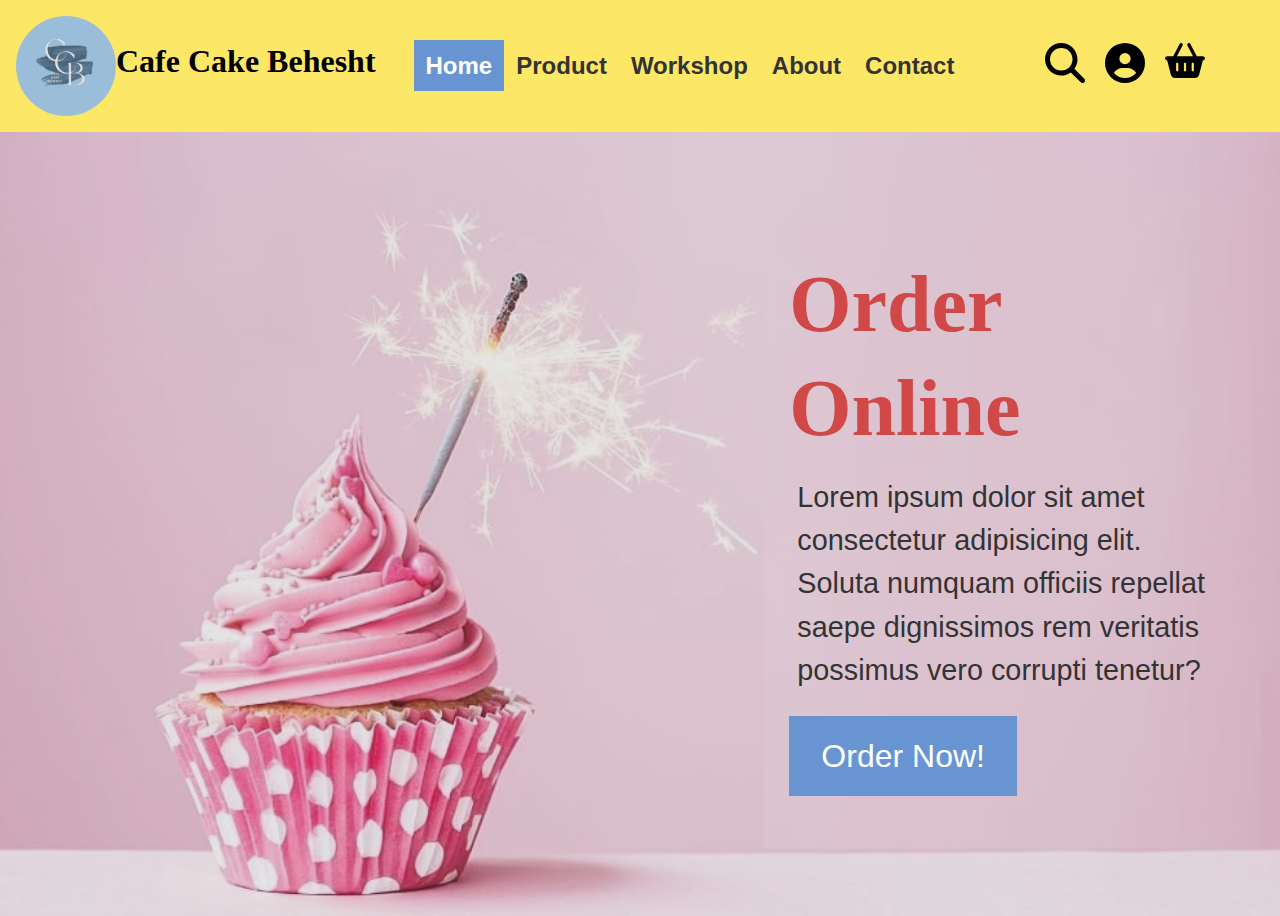
==== index.html @ 20cdfeec "added all files" ====
<!DOCTYPE html>
<html lang="en">
<head>
    <meta charset="UTF-8">
    <meta name="viewport" content="width=device-width, initial-scale=1.0">
    <title>Behesht | Home</title>
    <link rel="stylesheet" href="./CSS/style.css">
</head>
<body>
    
        <!-- navbar -->
        <nav id="main-nav">
            <div class="container">
                <img src="./img/logo.jpg" alt="logo" class="logo">
                <h1 class="logoh">Cafe Cake Behesht</h1>
            
                <div class="nav-list">
                <ul>
                    <li><a class="current" href="index.html">Home</a></li>
                    <li><a href="product.html">Product</a></li>
                    <li><a href="workshop.html">Workshop</a></li>
                    <li><a href="about.html">About</a></li>
                    <li><a href="contact.html">Contact</a></li>
                </ul>
                </div>
                <div class="nav-icon">
                <img src="./img/magnifying-glass-solid.svg" width="30px" alt="">
                <a href="Subscribe.index"><img src="./img/circle-user-solid.svg" width="30px" alt=""></a>
                <a href="order.html"><img src="./img/basket-shopping-solid.svg" width="30px" alt=""></a>
                </div>
            </div>
        </nav>

        <!-- showcase -->
        <header id="showcase">
            <div class="container">
                <div class="showcase-container">
                    <div class="showcase-content">
                    <h1 class="text-primary">Order Online</h1>
                    <p>Lorem ipsum dolor sit amet consectetur adipisicing elit. Soluta numquam officiis repellat saepe dignissimos rem veritatis possimus vero corrupti tenetur?</p>
                    <a class="btn btn-primary" href="Order.html">Order Now!</a>
                    </div>   
                </div>
            </div>
    </header>

       






        
    </header>
    
</body>
</html>
---- CSS/style.css ----
:root{
    --primary-color: #6895D2;
    --secondary-color: #FDE767;
    --light-color: #f3f3f3;
    --dark-color: #333;
    --max-width: 1800px;
    --third-color: #F3B95F;
    --forth-color: #D04848;
}

*{
    margin: 0;
    padding: 0;
    box-sizing: border-box;
}
body{
    font-family: 'Lucida Sans', 'Lucida Sans Regular', 'Lucida Grande', 'Lucida Sans Unicode', Geneva, Verdana, sans-serif  ;
    font-size: 16px;
    line-height: 1.5;
    background: var(--light-color);
}

a {
    color: var(--dark-color);
    text-decoration: none;
}

ul{
    list-style: none;
}

p { 
margin: 0.5rem;
}

img {
    width: 100%;
}

h1, h2, h3, h4, h5, h6 {
    font-family: 'Staatliches', cursive;
    margin-bottom: .55rem;
    line-height: 1.3;
}






/* head*/
.container {
    max-width: var(--max-width);
    margin: auto;
    padding: 0 2rem;
    overflow: hidden;
  }

  .container > h1{
    font-size: 2rem;
  }

  .btn {
    display: inline-block;
    border: none;
    background: var(--dark-color);
    color: #fff;
    padding: 1rem 2rem;
  }
  
.btn-light { background: var(--light-color) }
.btn-primary { background: var(--primary-color) }
.btn-secondary { background: var(--secondary-color) }

.btn:hover {
    opacity: 0.9;
  }


/* Navigation */
  #main-nav {
    background: var(--secondary-color);
    position: sticky;
    top: 0;
    z-index: 2;
  }

  #main-nav .container {
    display: grid;
    grid-template-columns: 1fr 4fr 6fr 4fr;
    padding: 1rem;
    align-items: center;
  }

  #main-nav .logo {
    width: 100px;
    border-radius: 50%;
  }
  
  #main-nav ul {
    justify-self: end;
    display: flex;
  }
  
  #main-nav ul li a {
    padding: 0.75rem;
    font-weight: bold;
    font-size: 1.5rem;
  }
  
  #main-nav ul li a.current {
    background: var(--primary-color);
    color: #fff;
  }
  
  #main-nav ul li a:hover {
    background: var(--third-color);
    color: var(--dark-color);
  }

  #main-nav .nav-icon {
    display: grid;
    grid-template-columns: repeat(3,auto);
    justify-self: center;
    width: 180px;
  }
  
  #main-nav .nav-icon > * {
    color: #777;
    padding-left: 20px;
    
  }

  /* showcase*/

  #showcase {
    color: #fff;
    background: #858383;
    padding: 2rem;
    position: relative;
  }
  
  #showcase:before {
    content: '';
    background: url('../img/head.jpg') no-repeat center center/cover;
    position: absolute;
    top: 0;
    left: 0;
    width: 100%;
    height: 100%;
    opacity: 0.8;
  }
  
  #showcase .showcase-container {
    display: grid;
    grid-template-columns: 1.7fr 1fr;
    justify-content: center;
    align-items: center;
    height: 80vh;
  }

  
#showcase .showcase-content {
    grid-column-start: 2;
    z-index: 1;
  }
  
  #showcase .showcase-content h1 {
    margin-bottom: 1rem;
    color: var(--forth-color);
    font-size: 5rem;
  }
  #showcase .showcase-content p {
    margin-bottom: 1.5rem;
    color: var(--dark-color);
    font-size: 1.8rem;
  }
  #showcase .showcase-content a {
    font-size: 2rem;
  }
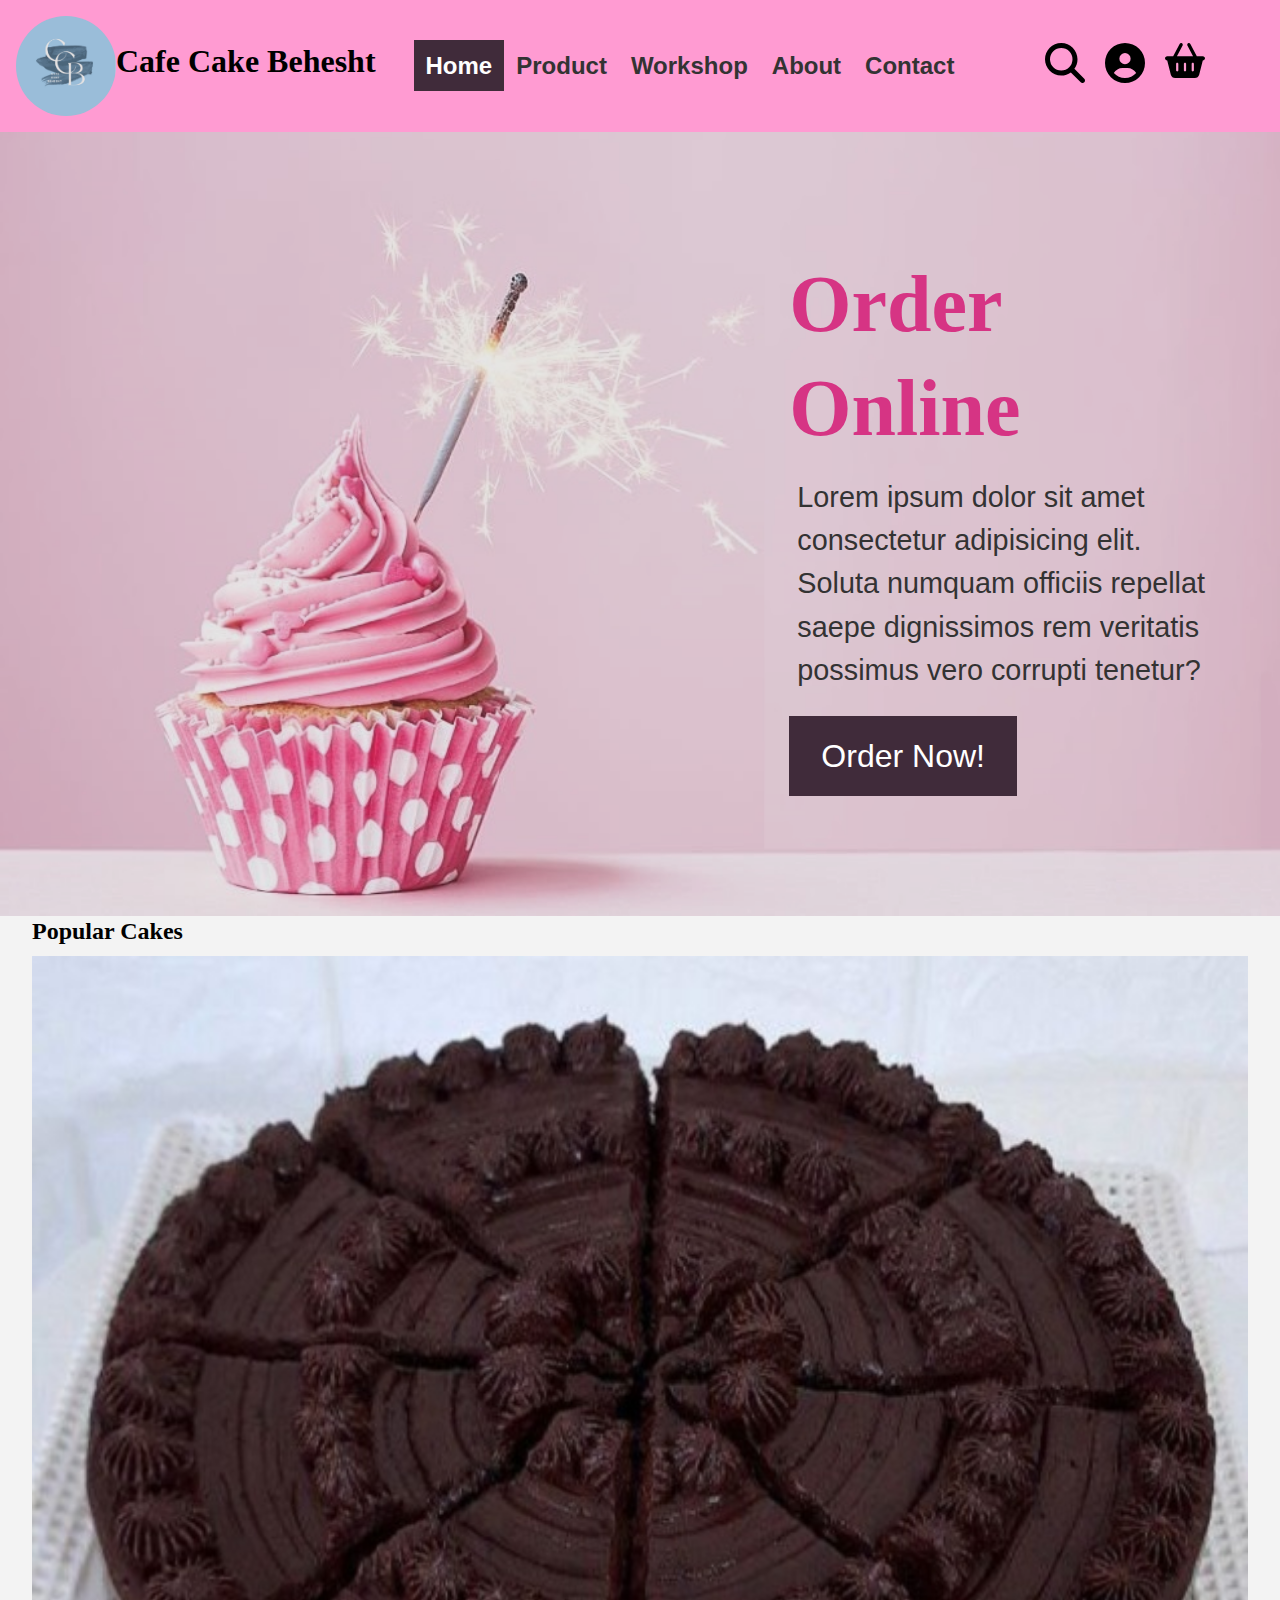
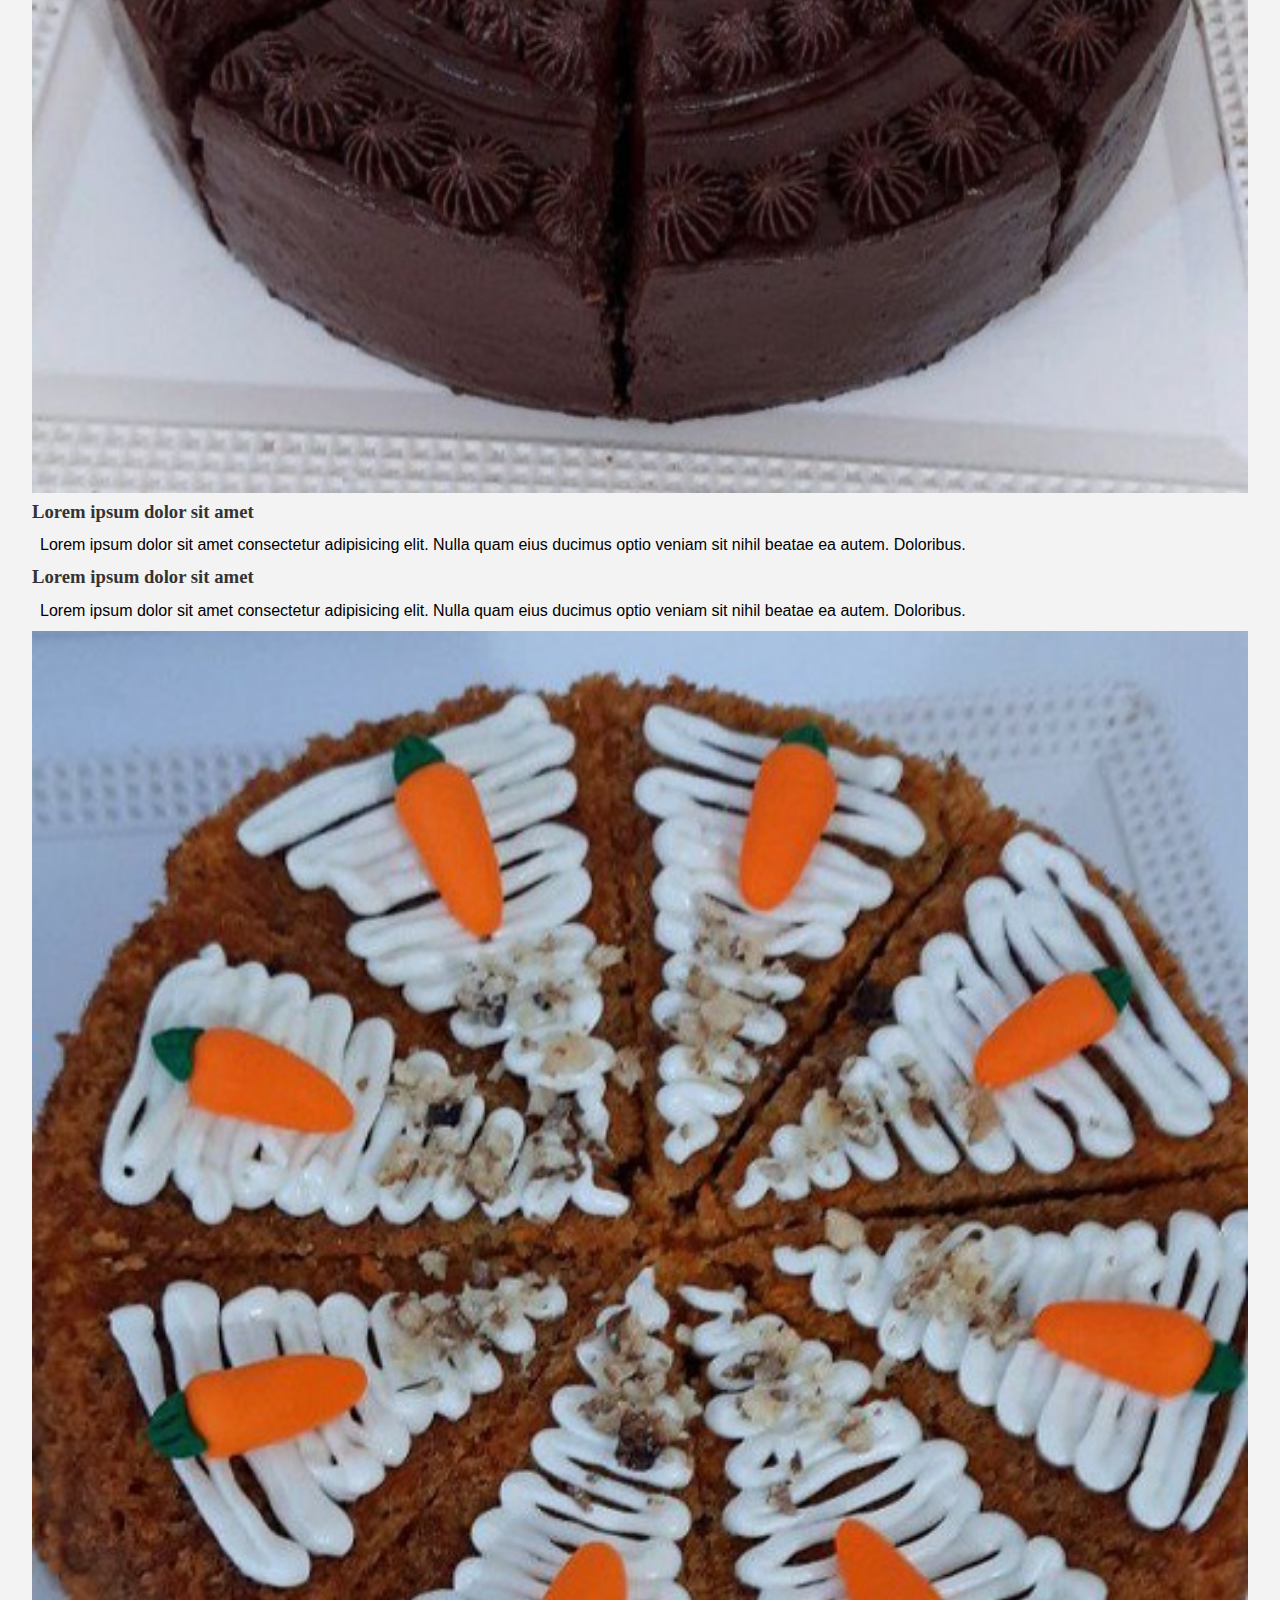
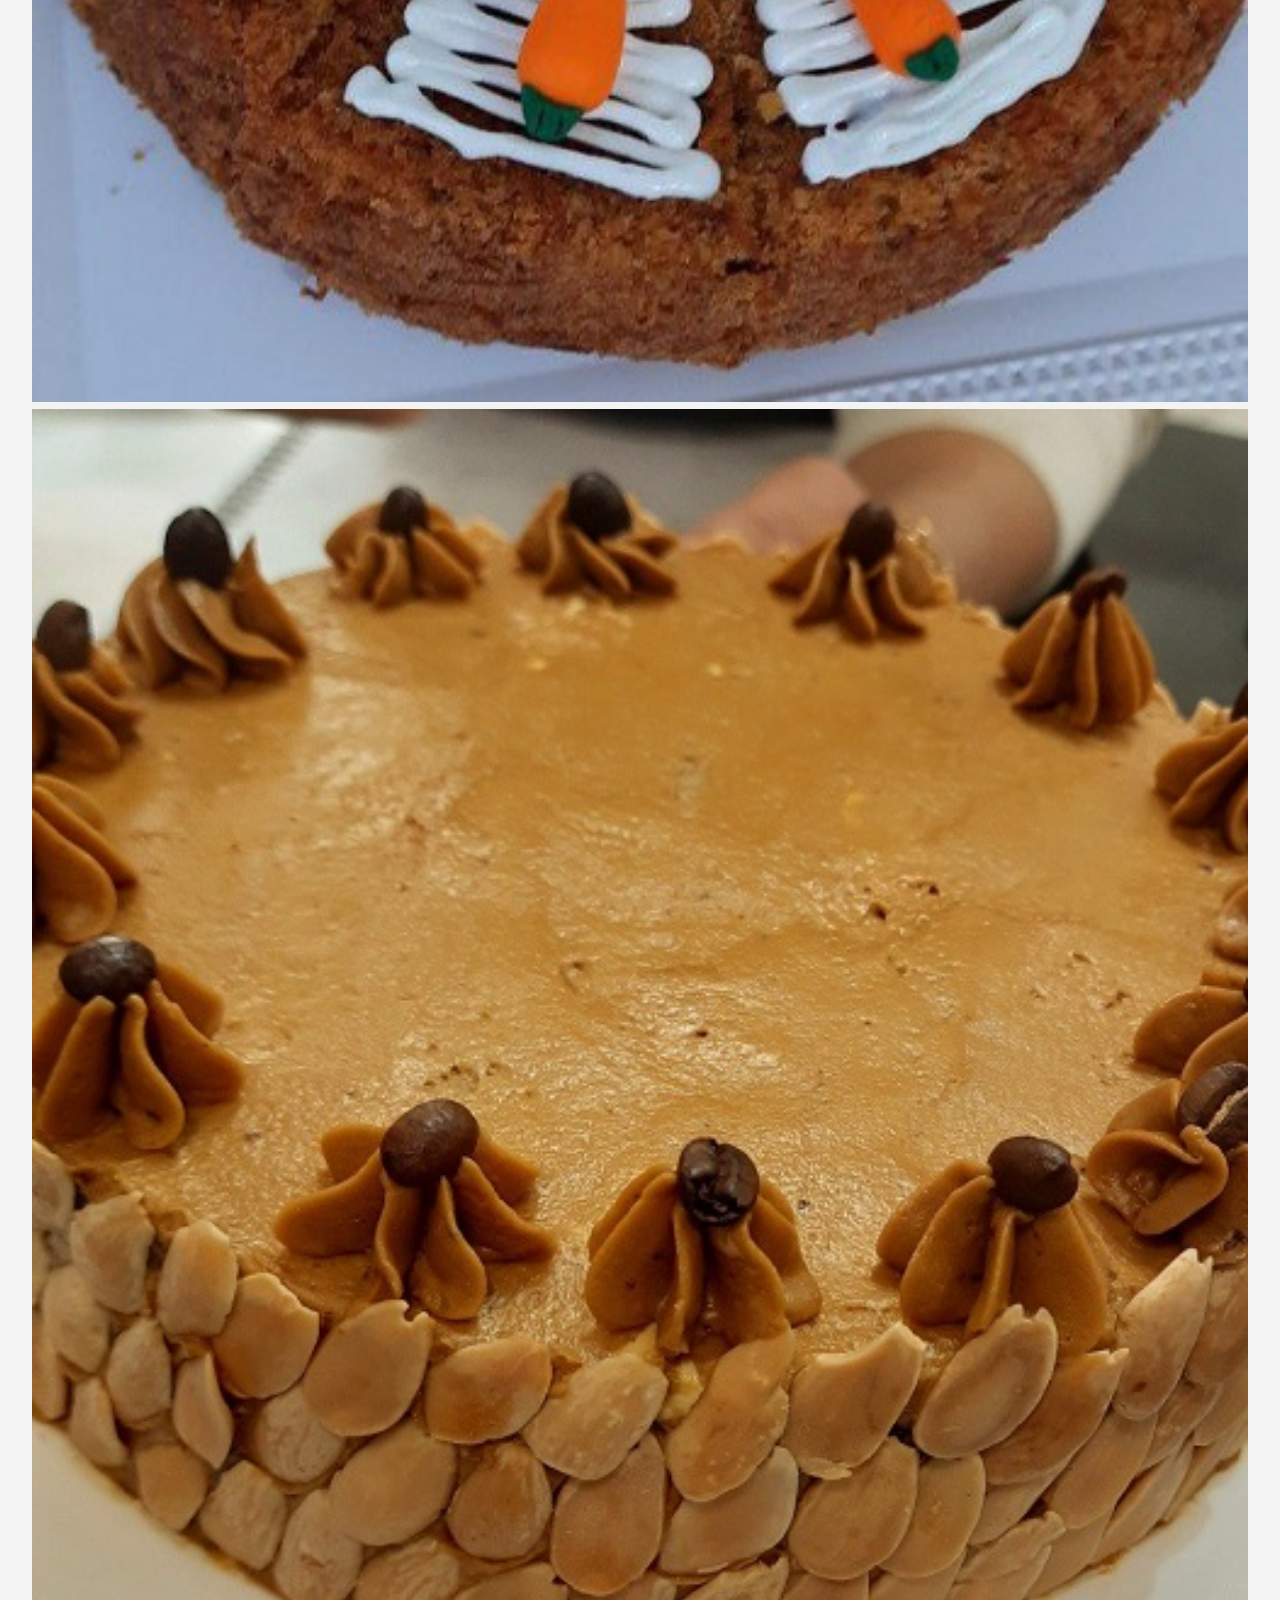
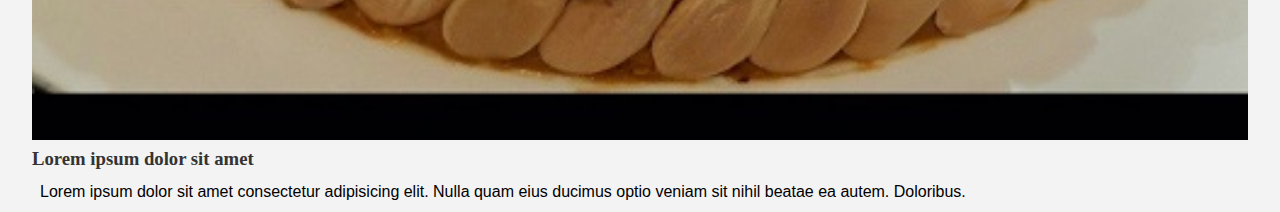
==== commit 22b9d5a7: "added images" ====
--- a/index.html
+++ b/index.html
@@ -9,40 +9,70 @@
 <body>
     
         <!-- navbar -->
-        <nav id="main-nav">
-            <div class="container">
-                <img src="./img/logo.jpg" alt="logo" class="logo">
-                <h1 class="logoh">Cafe Cake Behesht</h1>
+    <nav id="main-nav">
+         <div class="container">
+            <img src="./img/logo.jpg" alt="logo" class="logo">
+            <h1 class="logoh">Cafe Cake Behesht</h1>
             
-                <div class="nav-list">
-                <ul>
-                    <li><a class="current" href="index.html">Home</a></li>
-                    <li><a href="product.html">Product</a></li>
-                    <li><a href="workshop.html">Workshop</a></li>
-                    <li><a href="about.html">About</a></li>
-                    <li><a href="contact.html">Contact</a></li>
-                </ul>
-                </div>
-                <div class="nav-icon">
+            <div class="nav-list">
+            <ul>
+                <li><a class="current" href="index.html">Home</a></li>
+                <li><a href="product.html">Product</a></li>
+                <li><a href="workshop.html">Workshop</a></li>
+                <li><a href="about.html">About</a></li>
+                <li><a href="contact.html">Contact</a></li>
+            </ul>
+            </div>
+            <div class="nav-icon">
                 <img src="./img/magnifying-glass-solid.svg" width="30px" alt="">
                 <a href="Subscribe.index"><img src="./img/circle-user-solid.svg" width="30px" alt=""></a>
                 <a href="order.html"><img src="./img/basket-shopping-solid.svg" width="30px" alt=""></a>
-                </div>
             </div>
-        </nav>
+        </div>
+    </nav>
 
         <!-- showcase -->
-        <header id="showcase">
-            <div class="container">
-                <div class="showcase-container">
-                    <div class="showcase-content">
-                    <h1 class="text-primary">Order Online</h1>
-                    <p>Lorem ipsum dolor sit amet consectetur adipisicing elit. Soluta numquam officiis repellat saepe dignissimos rem veritatis possimus vero corrupti tenetur?</p>
-                    <a class="btn btn-primary" href="Order.html">Order Now!</a>
-                    </div>   
-                </div>
+    <header id="showcase">
+        <div class="container">
+            <div class="showcase-container">
+                <div class="showcase-content">
+                <h1 class="text-primary">Order Online</h1>
+                <p>Lorem ipsum dolor sit amet consectetur adipisicing elit. Soluta numquam officiis repellat saepe dignissimos rem veritatis possimus vero corrupti tenetur?</p>
+                <a class="btn btn-primary" href="Order.html">Order Now!</a>
+                 </div>   
             </div>
+        </div>
     </header>
+
+    <!-- Home Articles -->
+    <section id="home-articles" class="py-2">
+        <div class="container">
+            <h2>Popular Cakes</h2>
+            <div class="articles-container">
+              <article class="card">
+                <img src="./img/chocolate cake.jpg" alt="">
+                <h3>
+                  <a href="article.html">Lorem ipsum dolor sit amet</a>
+                </h3>
+                <p>Lorem ipsum dolor sit amet consectetur adipisicing elit. Nulla quam eius ducimus optio veniam sit nihil beatae ea autem. Doloribus.</p>
+              </article>
+              <article class="card">
+                <h3>
+                  <a href="article.html">Lorem ipsum dolor sit amet</a>
+                </h3>
+                <p>Lorem ipsum dolor sit amet consectetur adipisicing elit. Nulla quam eius ducimus optio veniam sit nihil beatae ea autem. Doloribus.</p>
+                <img src="./img/carrot cake.jpg" alt="">
+              </article>
+              <article class="card">
+                <img src="./img/moca cake.jpg" alt="">
+                <h3>
+                  <a href="article.html">Lorem ipsum dolor sit amet</a>
+                </h3>
+                <p>Lorem ipsum dolor sit amet consectetur adipisicing elit. Nulla quam eius ducimus optio veniam sit nihil beatae ea autem. Doloribus.</p>
+              </article>
+            </div>
+        </div>
+      </section>
 
        
 
--- a/CSS/style.css
+++ b/CSS/style.css
@@ -1,11 +1,11 @@
 :root{
-    --primary-color: #6895D2;
-    --secondary-color: #FDE767;
+    --primary-color: #402B3A;
+    --secondary-color: #FF9BD2;
     --light-color: #f3f3f3;
     --dark-color: #333;
     --max-width: 1800px;
-    --third-color: #F3B95F;
-    --forth-color: #D04848;
+    --third-color: #F8F4EC;
+    --forth-color: #D63484;
 }
 
 *{
@@ -177,4 +177,5 @@
   }
   #showcase .showcase-content a {
     font-size: 2rem;
-  }+  }
+
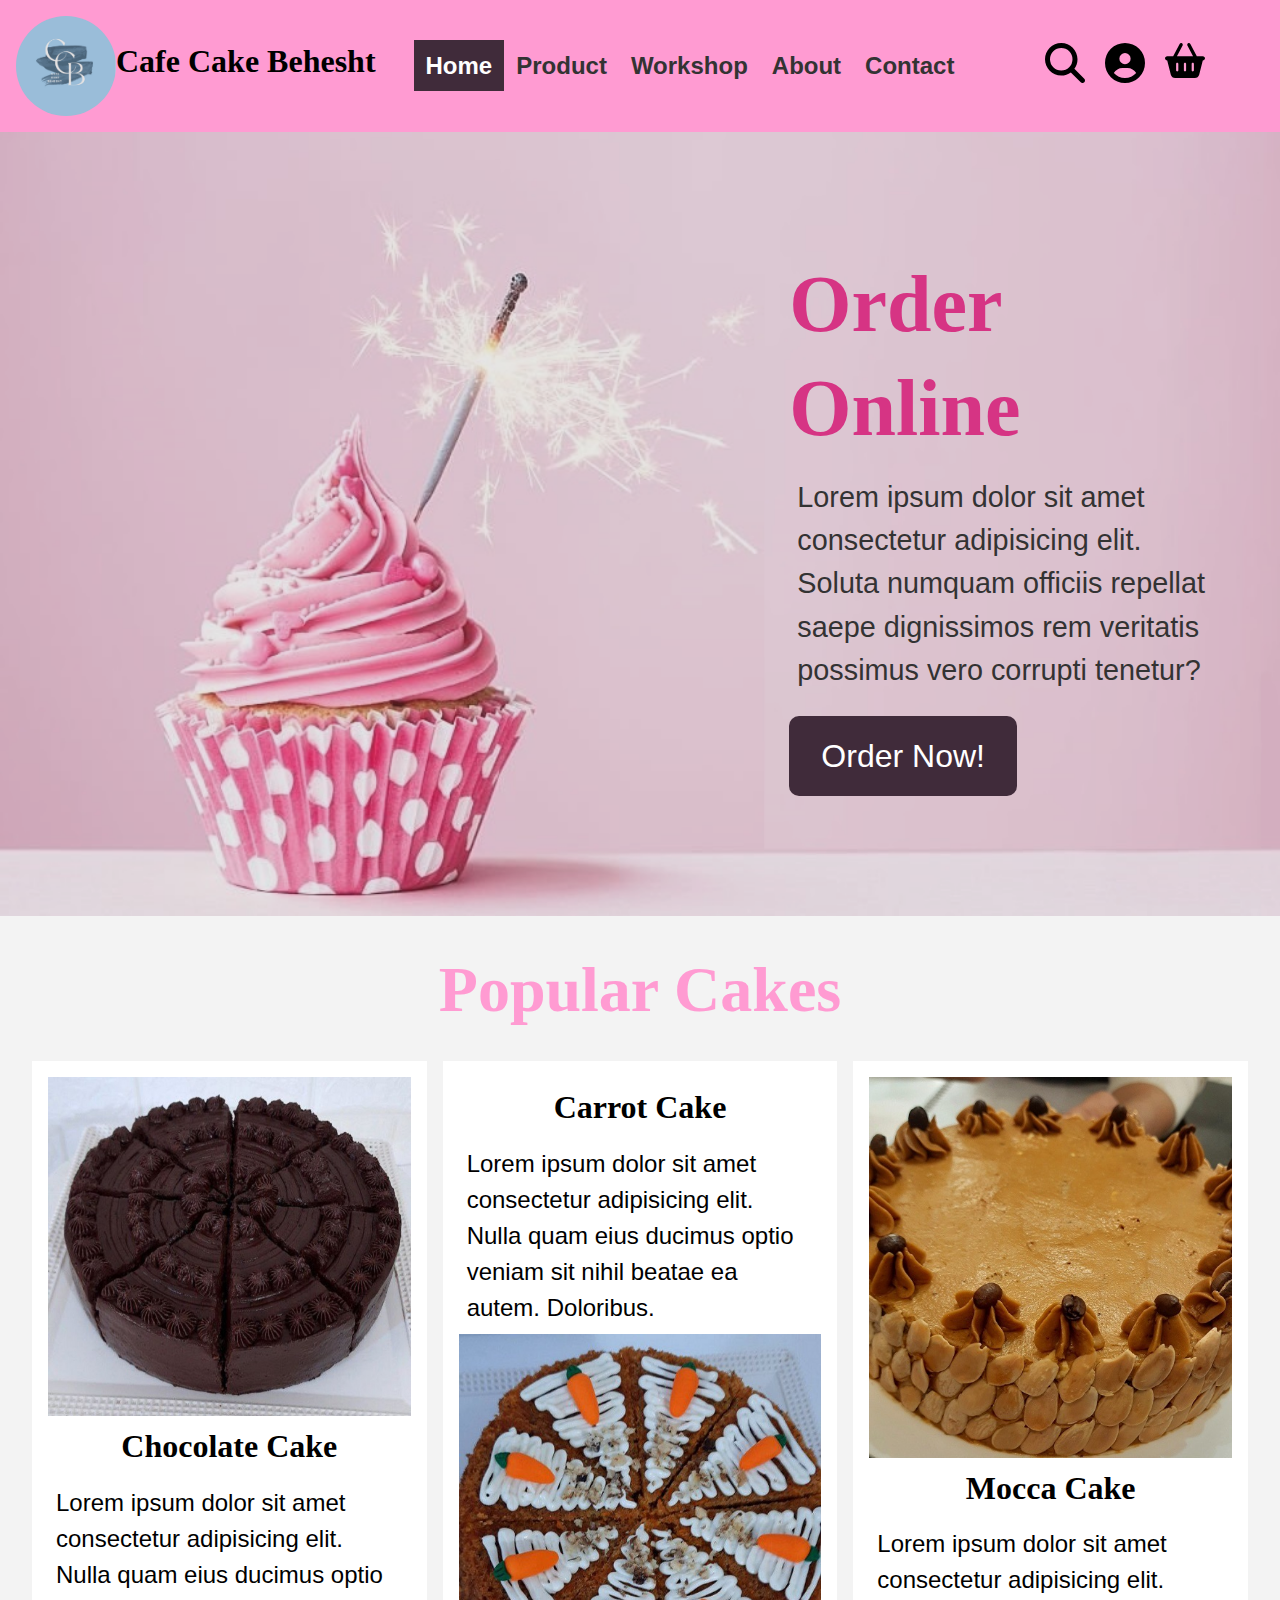
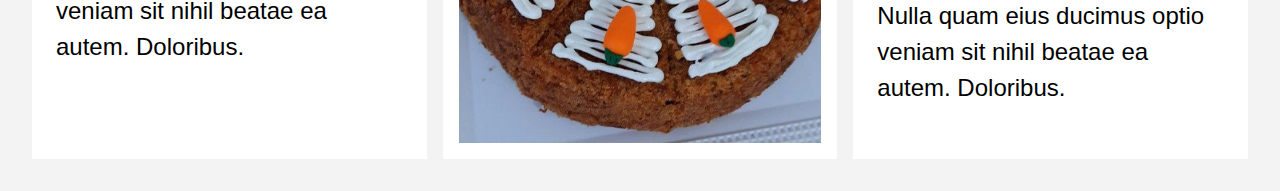
==== commit 2e38ab70: "change mocca img and article" ====
--- a/index.html
+++ b/index.html
@@ -52,13 +52,13 @@
               <article class="card">
                 <img src="./img/chocolate cake.jpg" alt="">
                 <h3>
-                  <a href="article.html">Lorem ipsum dolor sit amet</a>
+                  Chocolate Cake
                 </h3>
                 <p>Lorem ipsum dolor sit amet consectetur adipisicing elit. Nulla quam eius ducimus optio veniam sit nihil beatae ea autem. Doloribus.</p>
               </article>
               <article class="card">
                 <h3>
-                  <a href="article.html">Lorem ipsum dolor sit amet</a>
+                  Carrot Cake
                 </h3>
                 <p>Lorem ipsum dolor sit amet consectetur adipisicing elit. Nulla quam eius ducimus optio veniam sit nihil beatae ea autem. Doloribus.</p>
                 <img src="./img/carrot cake.jpg" alt="">
@@ -66,7 +66,7 @@
               <article class="card">
                 <img src="./img/moca cake.jpg" alt="">
                 <h3>
-                  <a href="article.html">Lorem ipsum dolor sit amet</a>
+                  Mocca Cake
                 </h3>
                 <p>Lorem ipsum dolor sit amet consectetur adipisicing elit. Nulla quam eius ducimus optio veniam sit nihil beatae ea autem. Doloribus.</p>
               </article>
--- a/CSS/style.css
+++ b/CSS/style.css
@@ -41,6 +41,41 @@
     font-family: 'Staatliches', cursive;
     margin-bottom: .55rem;
     line-height: 1.3;
+    font-size: 2rem;
+}
+
+.py-1 { padding: 1.5rem 0 }
+.py-2 { padding: 2rem 0 }
+.py-3 { padding: 3rem 0 }
+.p-1 { padding: 1.5rem }
+.p-2 { padding: 2rem }
+.p-3 { padding: 3rem }
+
+.container > h2 {
+  margin-bottom: 30px;
+  text-align: center;
+  font-size: 4rem;
+  color: var(--secondary-color);
+}
+.card {
+  background: #fff;
+  padding: 1rem;
+  display: flex;
+  flex-direction: column;
+  
+}
+
+.card > img {
+  width: 100%;
+}
+
+.card > p {
+  font-size: 1.5rem;
+}
+
+.card > h3 {
+  text-align: center;
+  padding-top: 10px;
 }
 
 
@@ -66,6 +101,7 @@
     background: var(--dark-color);
     color: #fff;
     padding: 1rem 2rem;
+    border-radius: 10px;
   }
   
 .btn-light { background: var(--light-color) }
@@ -73,7 +109,9 @@
 .btn-secondary { background: var(--secondary-color) }
 
 .btn:hover {
-    opacity: 0.9;
+    background: var(--light-color);
+    color: var(--primary-color);
+    font-style: italic;
   }
 
 
@@ -179,3 +217,12 @@
     font-size: 2rem;
   }
 
+  /* Home Article */
+
+  #home-articles .articles-container {
+    display: grid;
+    grid-template-columns: repeat(3, 1fr);
+    grid-gap: 1rem;
+  }
+  
+
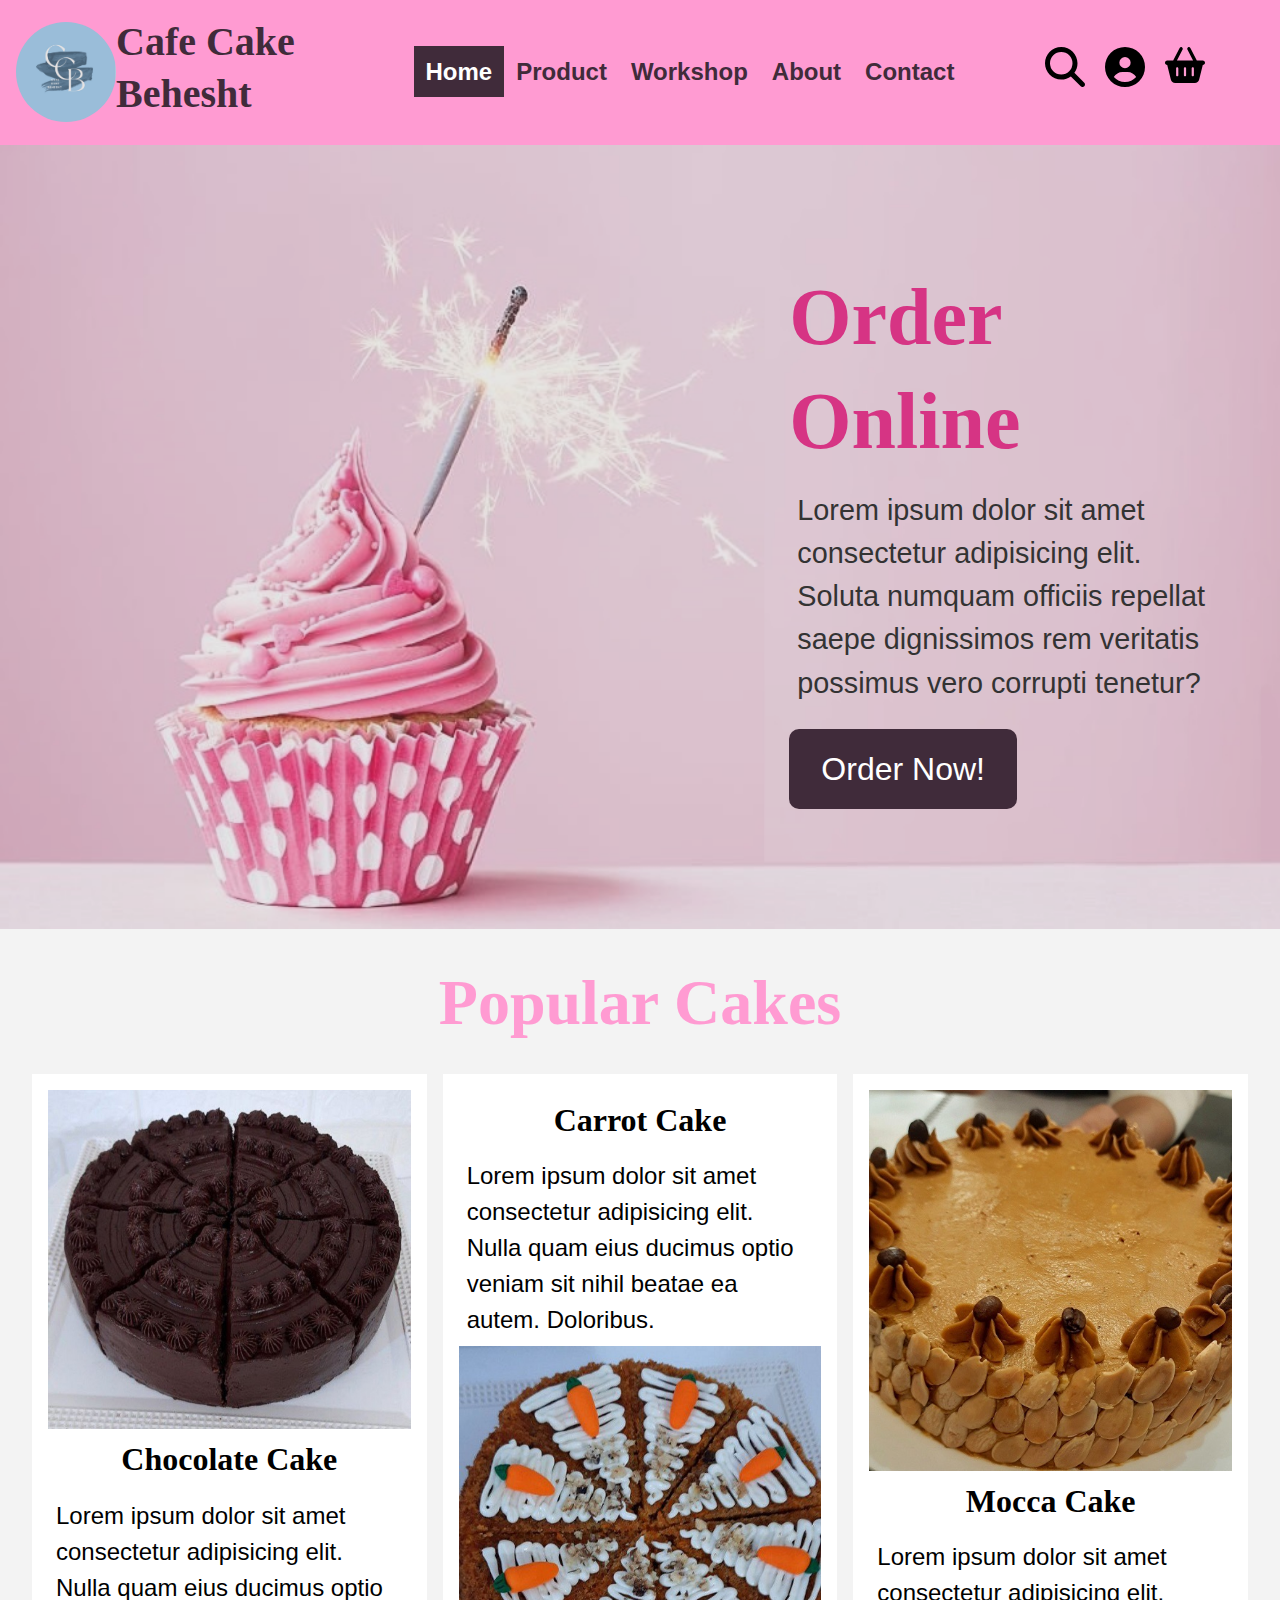
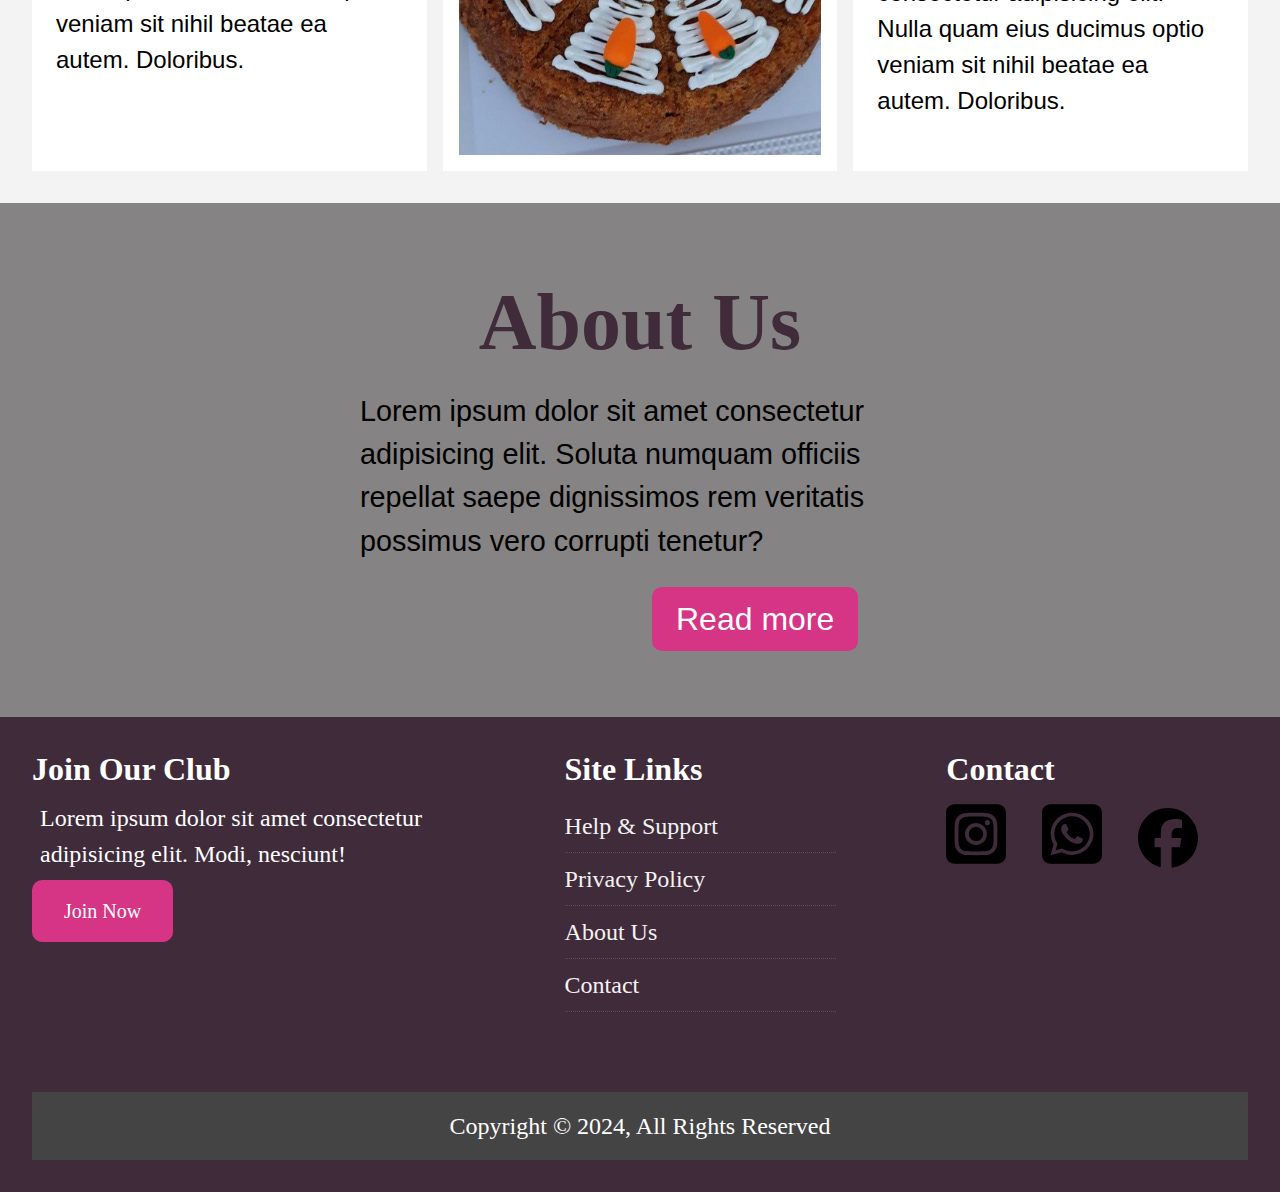
==== commit d2c94d2b: "finish home page" ====
--- a/index.html
+++ b/index.html
@@ -45,6 +45,7 @@
     </header>
 
     <!-- Home Articles -->
+    
     <section id="home-articles" class="py-2">
         <div class="container">
             <h2>Popular Cakes</h2>
@@ -74,6 +75,50 @@
         </div>
       </section>
 
+      <!-- About -->
+      <section id="about">
+        <div class="container">
+            <div class="about-container">
+                <div class="about-content">
+                <h1 class="text-primary">About Us</h1>
+                <p>Lorem ipsum dolor sit amet consectetur adipisicing elit. Soluta numquam officiis repellat saepe dignissimos rem veritatis possimus vero corrupti tenetur?</p>
+                <a class="btn btn-primary" href="about.html">Read more</a>
+                 </div>   
+            </div>
+        </div>
+    </section>
+
+    <!-- Footer -->
+    <footer id="main-footer" class="py-2">
+        <div class="container footer-container">
+          <div class="join">
+            <h2>Join Our Club</h2>
+            <p>Lorem ipsum dolor sit amet consectetur adipisicing elit. Modi, nesciunt!</p>
+            <a href="#" class="btn btn-secondary">Join Now</a>
+          </div>
+          <div>
+            <h3>Site Links</h3>
+            <ul class="list">
+              <li><a href="#">Help & Support</a></li>
+              <li><a href="#">Privacy Policy</a></li>
+              <li><a href="#">About Us</a></li>
+              <li><a href="#">Contact</a></li>
+            </ul>
+          </div>
+          <div>
+            <h2>Contact</h2>
+           <a href="https://instagram.com"><img src="./img/square-instagram.svg" alt=""></a>
+           <a href="https://whatsapp.com"><img src="./img/square-whatsapp.svg" alt=""></a>
+           <a href="https://facebook.com"><img src="./img/facebook.svg" alt=""></a>
+          </div>
+          <div>
+            <p>
+              Copyright &copy; 2024, All Rights Reserved
+            </p>
+          </div>
+        </div>
+      </footer>
+
        
 
 
--- a/CSS/style.css
+++ b/CSS/style.css
@@ -15,13 +15,13 @@
 }
 body{
     font-family: 'Lucida Sans', 'Lucida Sans Regular', 'Lucida Grande', 'Lucida Sans Unicode', Geneva, Verdana, sans-serif  ;
-    font-size: 16px;
+    font-size: 24px;
     line-height: 1.5;
     background: var(--light-color);
 }
 
 a {
-    color: var(--dark-color);
+    color: var(--primary-color);
     text-decoration: none;
 }
 
@@ -79,10 +79,6 @@
 }
 
 
-
-
-
-
 /* head*/
 .container {
     max-width: var(--max-width);
@@ -98,7 +94,7 @@
   .btn {
     display: inline-block;
     border: none;
-    background: var(--dark-color);
+    background: var(--primary-color);
     color: #fff;
     padding: 1rem 2rem;
     border-radius: 10px;
@@ -133,6 +129,12 @@
   #main-nav .logo {
     width: 100px;
     border-radius: 50%;
+  }
+
+  #main-nav .logoh{
+    color: var(--primary-color);
+    font-family: 'Times New Roman', Times, serif;
+    font-size: 2.5rem;
   }
   
   #main-nav ul {
@@ -225,4 +227,135 @@
     grid-gap: 1rem;
   }
   
-
+/* About */
+
+  #about {
+    color: #fff;
+    background: #858383;
+    padding: 2rem;
+    position: relative;
+  }
+  
+  #about:before {
+    content: '';
+    background: url('../img/about.jpg') no-repeat center center/cover;
+    position: absolute;
+    top: 0;
+    left: 0;
+    width: 100%;
+    height: 100%;
+    opacity: 0.4;
+  }
+  
+  #about .about-container {
+    display: grid;
+    grid-template-columns: 1fr 2fr 1fr;
+    justify-content: center;
+    align-items: center;
+    height: 50vh;
+  }
+
+  
+#about .about-content {
+    grid-column-start: 2;
+    z-index: 1;
+  }
+  
+  #about .about-content h1 {
+    margin-bottom: 1rem;
+    color: var(--primary-color);
+    font-size: 5rem;
+    text-align: center;
+  }
+  #about .about-content p {
+    margin-bottom: 1.5rem;
+    color: black;
+    font-size: 1.8rem;
+  }
+  #about .about-content a {
+    font-size: 2rem;
+  }
+
+  #about .btn {
+    display: inline-block;
+    border: none;
+    background: var(--forth-color);
+    color: #fff;
+    padding: 0.5rem 1.5rem;
+    border-radius: 10px;
+    margin-left: 300px;
+  }
+
+  #about .btn:hover {
+    background: var(--light-color);
+    color: var(--forth-color);
+    font-style: italic;
+  }
+
+  /* Footer */
+  #main-footer {
+    background: var(--primary-color);
+    color: #fff;
+    font-size: 1.5rem;
+    font-family: 'Times New Roman', Times, serif;
+  }
+  
+  #main-footer h2, #main-footer h3 {
+    font-family: 'Times New Roman', Times, serif;
+  }
+   
+  #main-footer .footer-container .join a {
+    color: #fff;
+    background-color: var(--forth-color);
+    font-size: 1.25rem;
+  }
+
+
+  #main-footer .footer-container .join a:hover {
+    color:var(--dark-color);
+    background-color: var(--secondary-color);
+    font-size: 1.25rem;
+  }
+
+  #main-footer .footer-container ul li a {
+    color: var(--light-color);
+    background-color: var(--primary-color);
+    
+  }
+
+
+  #main-footer .footer-container {
+    display: grid;
+    grid-template-columns: 6fr 4fr 4fr;
+    grid-gap: 5rem;
+    
+  }
+  
+  #main-footer .footer-container > *:last-child {
+    background: #444;
+    grid-column: 1 / span 3;
+    padding: .5rem;
+    text-align: center;
+    font-size: 1.5rem;
+  }
+
+  .list li {
+    padding: .5rem 0;
+    border-bottom: #555 dotted 1px;
+    width: 90%;
+  }
+  
+  .list li a:hover {
+    color: var(--secondary-color) !important;
+  }
+
+  #main-footer .footer-container img {
+    width: 60px;
+    margin-right: 30px;
+    }
+
+
+
+  
+ 
+
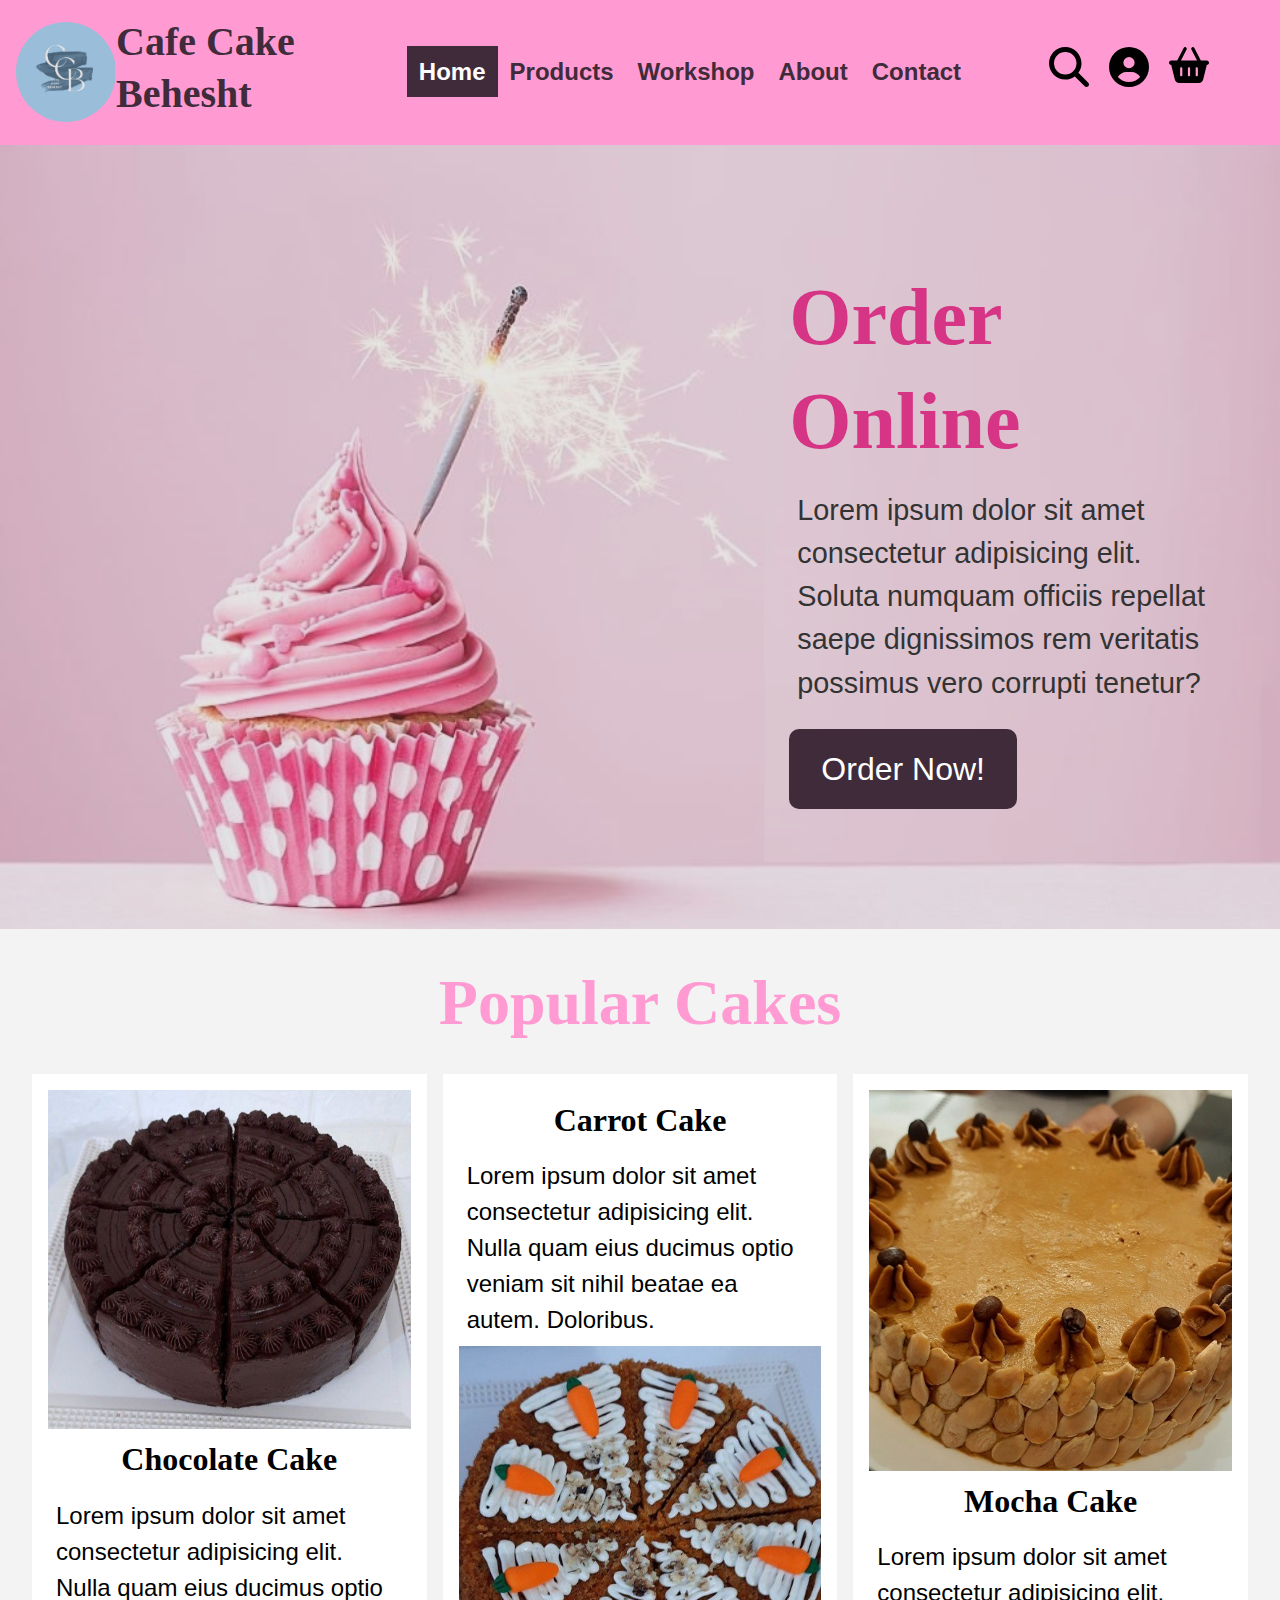
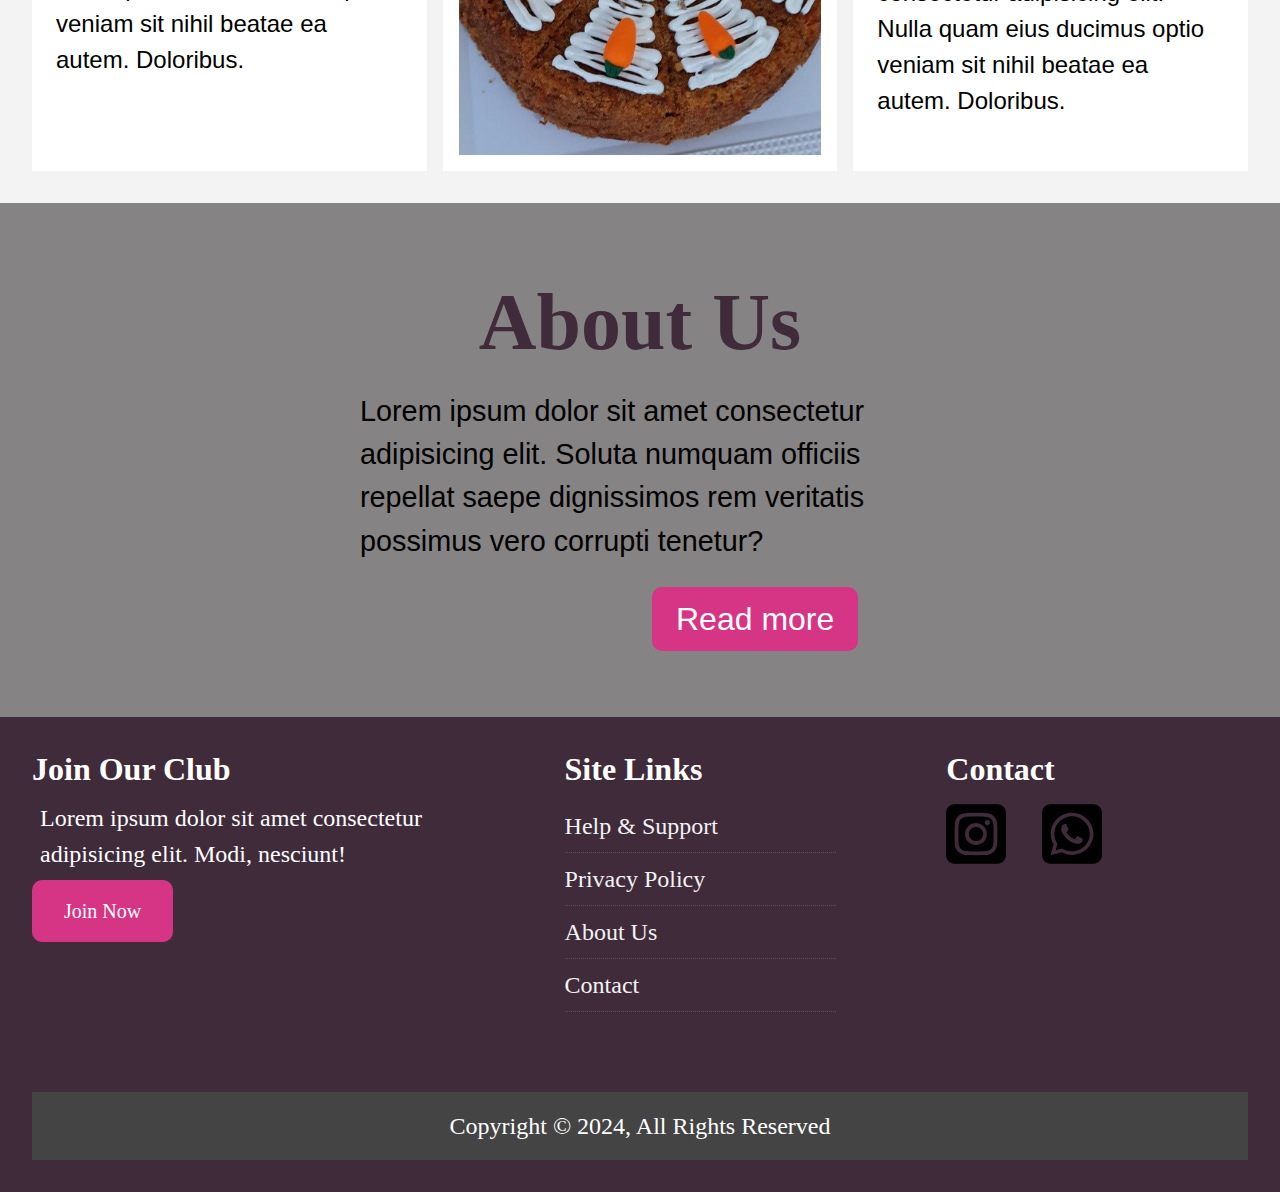
==== commit b2691cd7: "add 2 pages and 1 img" ====
--- a/index.html
+++ b/index.html
@@ -3,6 +3,8 @@
 <head>
     <meta charset="UTF-8">
     <meta name="viewport" content="width=device-width, initial-scale=1.0">
+    <meta name="description" content="Welcome to Cafe Cake Behesht, it's a taste of paradise">
+    <meta name="keywords" content="cake,cookie,cupcake,wedding,birthday">
     <title>Behesht | Home</title>
     <link rel="stylesheet" href="./CSS/style.css">
 </head>
@@ -17,7 +19,7 @@
             <div class="nav-list">
             <ul>
                 <li><a class="current" href="index.html">Home</a></li>
-                <li><a href="product.html">Product</a></li>
+                <li><a href="product.html">Products</a></li>
                 <li><a href="workshop.html">Workshop</a></li>
                 <li><a href="about.html">About</a></li>
                 <li><a href="contact.html">Contact</a></li>
@@ -67,7 +69,7 @@
               <article class="card">
                 <img src="./img/moca cake.jpg" alt="">
                 <h3>
-                  Mocca Cake
+                  Mocha Cake
                 </h3>
                 <p>Lorem ipsum dolor sit amet consectetur adipisicing elit. Nulla quam eius ducimus optio veniam sit nihil beatae ea autem. Doloribus.</p>
               </article>
@@ -109,7 +111,7 @@
             <h2>Contact</h2>
            <a href="https://instagram.com"><img src="./img/square-instagram.svg" alt=""></a>
            <a href="https://whatsapp.com"><img src="./img/square-whatsapp.svg" alt=""></a>
-           <a href="https://facebook.com"><img src="./img/facebook.svg" alt=""></a>
+           
           </div>
           <div>
             <p>
--- a/CSS/style.css
+++ b/CSS/style.css
@@ -6,6 +6,10 @@
     --max-width: 1800px;
     --third-color: #F8F4EC;
     --forth-color: #D63484;
+}
+
+html{
+  scroll-behavior: smooth;
 }
 
 *{
@@ -354,6 +358,142 @@
     margin-right: 30px;
     }
 
+    /* Products */
+    #products-articles .cake-container {
+      display: grid;
+      grid-template-columns: repeat(5, 1fr);
+      grid-gap: 1rem;
+    }
+
+    #products-articles {
+      background-color: var(--third-color);
+    }
+
+    #products-articles .container h2 {
+      color: var(--primary-color);
+      text-align: left;
+      }
+
+    #products-articles .cookies-container {
+      display: grid;
+      grid-template-columns: repeat(5, 1fr);
+      grid-gap: 1rem;
+    }
+
+    #products-articles .container h2{
+      margin-top: 30px;
+    }
+    
+    hr {
+      margin: 40px 50px;
+    }
+
+    /* Workshop */
+
+    #workshop .workshop-content h1{
+      color: var(--primary-color);
+      text-align: center;
+      font-size: 6rem;
+      animation-name: work;
+      animation-duration: 6s;
+      animation-iteration-count: infinite;
+    }
+
+    @keyframes work {
+      20%   {color: var(--forth-color);}
+      50%  {color: rgb(136, 73, 14);}
+      80%  {color: var(--secondary-color);}
+      100% {color: var(--primary-color);}
+    }
+
+    #workshop .workshop-container {
+      display: grid;
+      grid-template-columns: 1fr 1fr 1fr;
+      grid-template-rows: 1fr 1fr 1fr;
+      justify-content: center;
+      align-items: center;
+      height: 80vh;
+    }
+
+    #workshop .workshop-content {
+      grid-column-start: 2;
+      grid-row-start: 2;
+      z-index: 1;
+    }
+
+    /* about us page */
+
+    #us {
+      color: #fff;
+      background: #858383;
+      padding: 2rem;
+      position: relative;
+    }
+    
+    #us:before {
+      content: '';
+      background: url('../img/us.jpg') no-repeat center center/cover;
+      position: absolute;
+      top: 0;
+      left: 0;
+      width: 100%;
+      height: 100%;
+      opacity: 0.2;
+    }
+    
+    #us .us-container {
+      display: grid;
+      grid-template-columns: 6fr 2fr;
+      grid-template-rows: 3f 3f 3fr;
+      justify-content: center;
+      align-items: center;
+      height: 150vh;
+      gap: 20px;
+    }
+
+    #us .us-content {
+    z-index: 1;
+    }
+
+    #us .us-content {
+      grid-row: 1 / 4;
+      grid-column: 1 / 2;
+      }
+    
+      #us .us-content2 {
+      grid-row: 1 / 2;
+      grid-column: 2 / 3;
+      z-index: 1;
+      }
+      
+      
+      #us .us-content3 {
+      grid-row: 2 / 3;
+      grid-column: 2 / 3;
+      z-index: 1;
+      }
+      
+         
+    #us  h1 {
+      margin-bottom: 1rem;
+      color: var(--primary-color);
+      font-size: 5rem;
+      text-align: center;
+    }
+    #us  p {
+      margin-bottom: 1.5rem;
+      color: black;
+      font-size: 1.8rem;
+    }
+
+    #us .us-content  p {
+      line-height: 2.5;
+    }
+    #us .us-content a {
+      font-size: 2rem;
+    }
+    
+
 
 
   
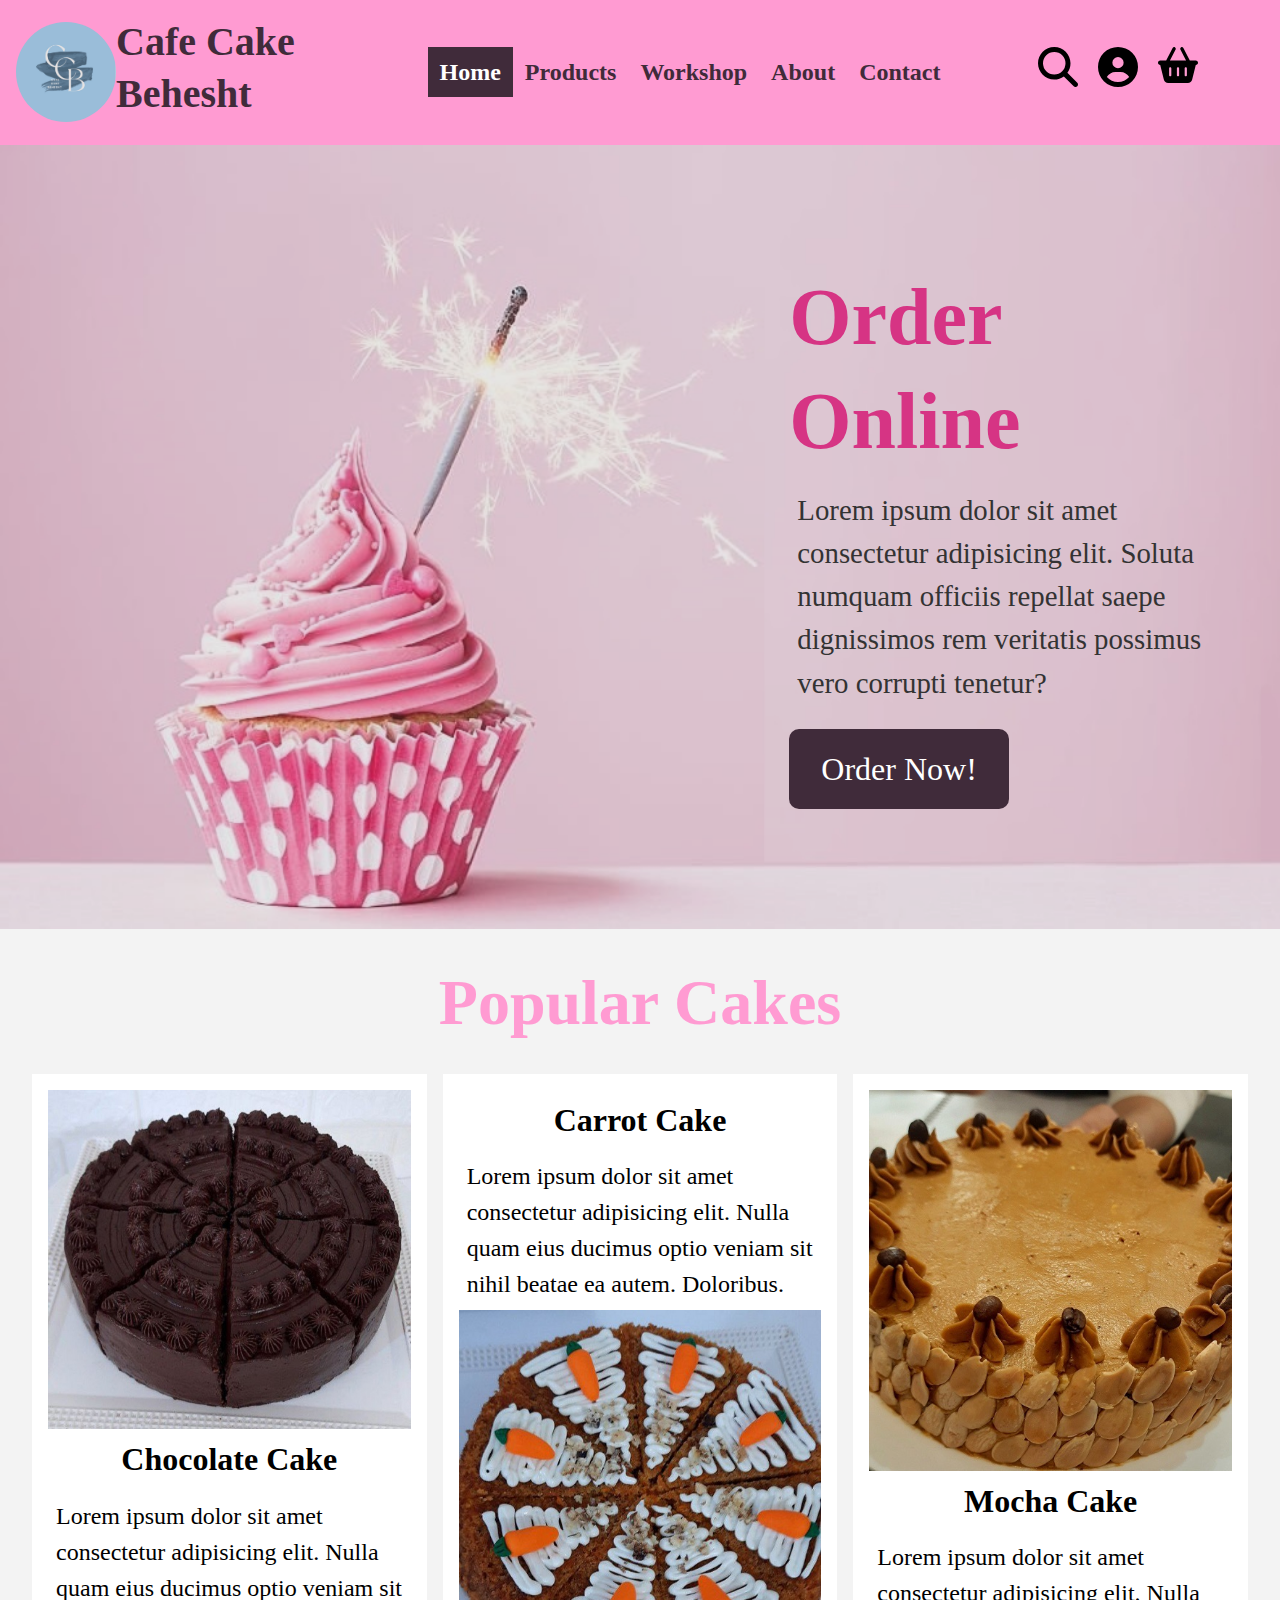
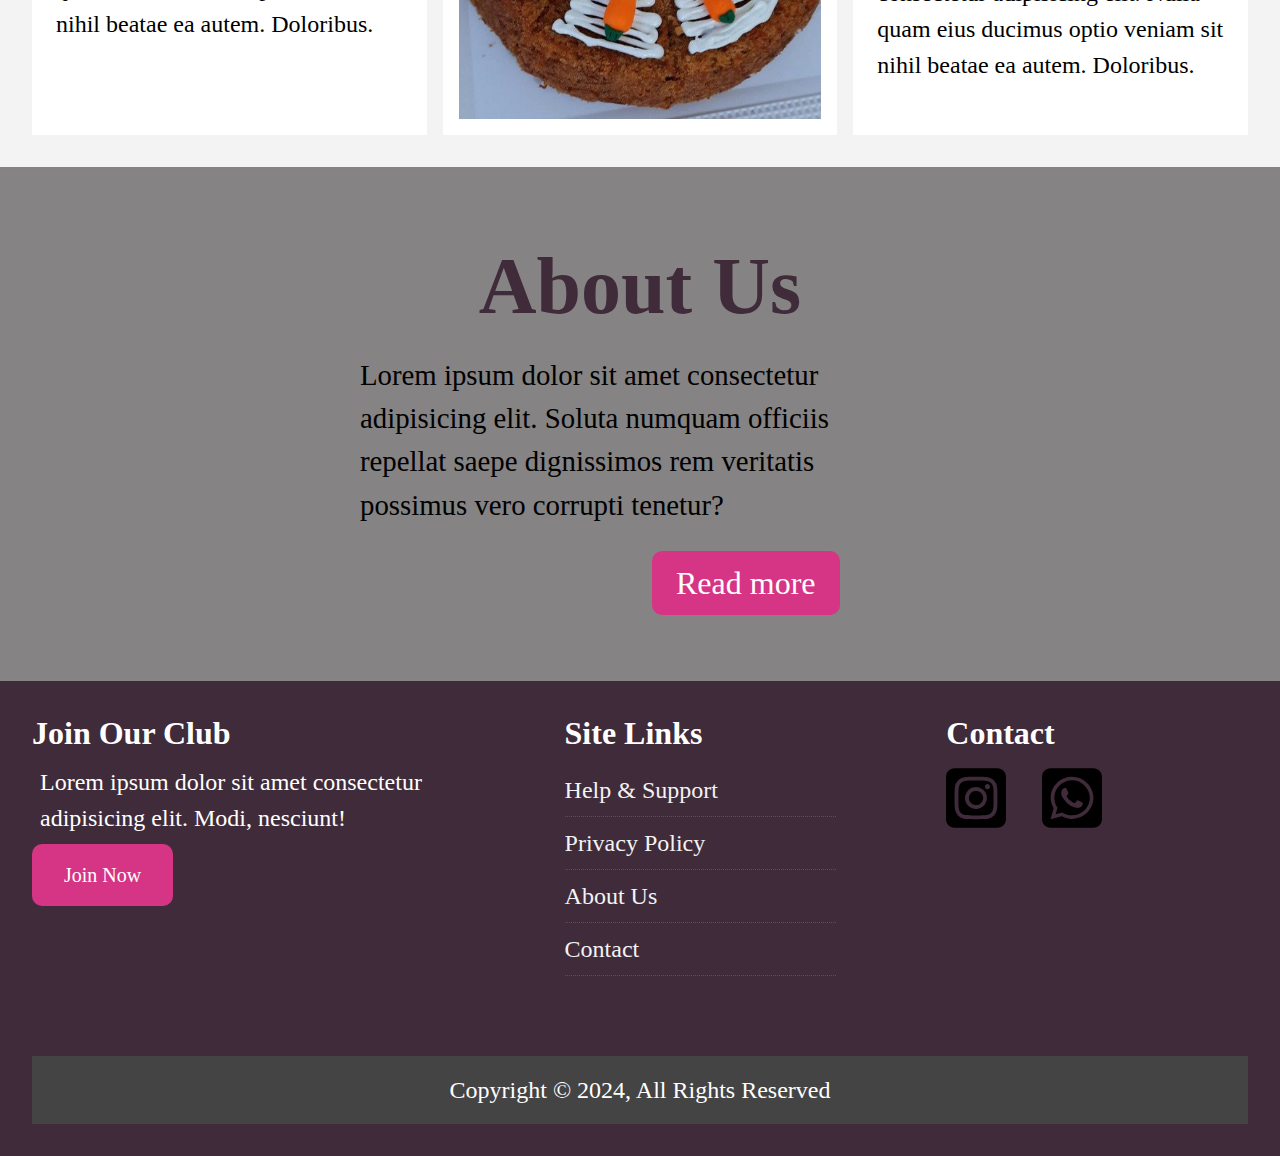
==== commit 79efbe4c: "make responsive for home page" ====
--- a/index.html
+++ b/index.html
@@ -7,6 +7,7 @@
     <meta name="keywords" content="cake,cookie,cupcake,wedding,birthday">
     <title>Behesht | Home</title>
     <link rel="stylesheet" href="./CSS/style.css">
+    <link rel="stylesheet" media="screen and (max-width: 1000px)" href="./CSS/mobile.css">
 </head>
 <body>
     
@@ -27,7 +28,7 @@
             </div>
             <div class="nav-icon">
                 <img src="./img/magnifying-glass-solid.svg" width="30px" alt="">
-                <a href="Subscribe.index"><img src="./img/circle-user-solid.svg" width="30px" alt=""></a>
+                <a href="Subscribe.html"><img src="./img/circle-user-solid.svg" width="30px" alt=""></a>
                 <a href="order.html"><img src="./img/basket-shopping-solid.svg" width="30px" alt=""></a>
             </div>
         </div>
@@ -96,15 +97,15 @@
           <div class="join">
             <h2>Join Our Club</h2>
             <p>Lorem ipsum dolor sit amet consectetur adipisicing elit. Modi, nesciunt!</p>
-            <a href="#" class="btn btn-secondary">Join Now</a>
+            <a href="subscribe.html" class="btn btn-secondary">Join Now</a>
           </div>
           <div>
             <h3>Site Links</h3>
             <ul class="list">
               <li><a href="#">Help & Support</a></li>
               <li><a href="#">Privacy Policy</a></li>
-              <li><a href="#">About Us</a></li>
-              <li><a href="#">Contact</a></li>
+              <li><a href="about.html">About Us</a></li>
+              <li><a href="contact.html">Contact</a></li>
             </ul>
           </div>
           <div>
--- a/CSS/style.css
+++ b/CSS/style.css
@@ -18,7 +18,7 @@
     box-sizing: border-box;
 }
 body{
-    font-family: 'Lucida Sans', 'Lucida Sans Regular', 'Lucida Grande', 'Lucida Sans Unicode', Geneva, Verdana, sans-serif  ;
+    font-family: 'Times New Roman', Times, serif;
     font-size: 24px;
     line-height: 1.5;
     background: var(--light-color);
@@ -425,7 +425,7 @@
 
     #us {
       color: #fff;
-      background: #858383;
+      background: #ebe5e5;
       padding: 2rem;
       position: relative;
     }
@@ -489,12 +489,185 @@
     #us .us-content  p {
       line-height: 2.5;
     }
+
     #us .us-content a {
       font-size: 2rem;
     }
-    
-
-
+
+    /* contact */
+
+    #contact {
+      color: #fff;
+      background: #ebe5e5;
+      padding: 2rem;
+      position: relative;
+    }
+    
+    #contact:before {
+      content: '';
+      background: url('../img/contact.jpg') no-repeat center center/cover;
+      position: absolute;
+      top: 0;
+      left: 0;
+      width: 100%;
+      height: 100%;
+      opacity: 0.2;
+    }
+    
+    #contact .contact-container {
+      display: grid;
+      grid-template-columns: 6fr 2fr;
+      grid-template-rows: 3f 3f 3fr;
+      justify-content: center;
+      align-items: center;
+      height: 120vh;
+      gap: 20px;
+    }
+
+    #contact .contact-content {
+      z-index: 1;
+      color: var(--dark-color);
+      }
+
+      #contact .contact-content h1 {
+        font-size: 5rem;
+        color: black;
+        padding: 30px 0;
+      }
+
+      #contact .contact-content .form-contact h3 {
+        font-size: 3rem;
+      }
+
+      #contact .contact-content .form-contact {
+        display: flex;
+        flex-direction: column;
+        font-size: 2rem;
+        padding: 50px 0;
+      }
+
+      #contact .contact-content .form-contact label {
+        padding: 20px 0;
+      }
+
+      #contact .contact-content .form-contact input{
+        height: 50px;
+        width: 500px;
+        font-size: 1.5rem;
+        padding: 0 10px;
+      }
+
+      #contact .contact-content .form-contact textarea {
+        font-size: 1.5rem;
+        padding: 10px 10px;
+      }
+
+      #contact .contact-content .form-contact button {
+        padding: 20px;
+        border-radius: 10px;
+        width: 200px;
+        font-size: 2rem;
+        color: var(--third-color);
+        background-color: var(--forth-color);
+        margin: 20px 0;
+      }
+
+      #contact .contact-content .form-contact button:hover {
+        background: var(--light-color);
+        color: var(--forth-color);
+        font-style: italic;
+      }
+
+      /* subscribe */
+    
+      #subscribe {
+        color: #fff;
+        background: #ebe5e5;
+        padding: 2rem;
+        position: relative;
+      }
+      
+      #subscribe:before {
+        content: '';
+        background: url('../img/subscribe.jpg') no-repeat center center/cover;
+        position: absolute;
+        top: 0;
+        left: 0;
+        width: 100%;
+        height: 100%;
+        opacity: 0.4;
+      }
+      
+      #subscribe .subscribe-container {
+        display: grid;
+        grid-template-columns: 1fr 1fr;
+        justify-content: center;
+        align-items: center;
+        height: 100vh;
+        gap: 10px;
+      }
+
+      #subscribe .subscribe-content {
+        z-index: 1;
+        color: black;
+        border: 5px solid #333;
+        border-radius: 15px;
+        padding: 20px;
+        background-color: var(--third-color);
+        
+      }
+
+      #subscribe .subscribe-content > * {
+        margin: 20px 0;
+      }
+
+      #subscribe .subscribe-content input {
+        height: 50px;
+        width: 70%;
+        font-size: 1.5rem;
+        padding: 0 10px;
+      }
+
+      #subscribe .subscribe-content .sex,
+      #subscribe .subscribe-content .marriage {
+        height: 20px;
+        width: 10%;
+      }
+
+      #subscribe .subscribe-content button {
+      display: inline-block;
+      border: none;
+      background: var(--primary-color);
+      color: #fff;
+      padding: 1rem 2rem;
+      border-radius: 10px;
+      font-size: 2rem;
+      }
+
+      #subscribe .subscribe-content button:hover {
+        background: #fff;
+        color: var(--primary-color);
+        font-style: italic;
+      }
+
+      #subscribe .subscribe-content p {
+        text-align: center;
+      }
+
+      #subscribe .subscribe-content p a {
+        color: var(--secondary-color);
+      }
+
+      #subscribe .subscribe-content p a:hover {
+        color: var(--forth-color);
+        font-style: italic;
+      }
+
+      
+
+
+
+      
 
   
  
--- a/CSS/mobile.css
+++ b/CSS/mobile.css
@@ -0,0 +1,123 @@
+/* Navigation */
+  #main-nav .container {
+    grid-template-columns: 1fr;
+    grid-gap: 1.2rem;
+  }
+
+  body {
+    font-size: 5px;
+  }
+  
+  #main-nav ul,
+  #main-nav .logo {
+    justify-self: center;
+  }
+
+  #main-nav ul,
+  #main-nav .logo,
+  #main-nav .logoh {
+    display: flex;
+    flex-direction: column;
+    justify-content: center;
+    align-items: center;
+    
+  }
+
+  #main-nav {
+    position: static;
+  }
+
+  #main-nav .logo {
+    width: 70px;
+  }
+
+  #main-nav .logoh {
+    font-size: 2.5rem;
+  }
+
+  #main-nav ul li{
+    margin: 3px 0;
+  }
+  
+  #main-nav ul li a {
+    
+    padding: 0.50rem;
+  }
+  
+  #home-articles .articles-container {
+    grid-template-columns: repeat(2, 1fr);
+  }
+  
+  
+  @media(max-width: 1000px) {
+    /* Stack Grid Items */
+    #showcase .showcase-container,
+    #home-articles .articles-container,
+    #main-footer .footer-container {
+      grid-template-columns: 1fr;
+      }
+  
+    #main-footer .footer-container > *:last-child {
+      grid-column: 1;
+    }
+  
+    #main-footer .footer-container > *:first-child,
+    #main-footer .footer-container > *:nth-child(2){
+      border-bottom: #444 dotted 1px;
+      padding-bottom: 1rem;
+    }
+  
+    .page-container {
+      grid-template-columns: 1fr;
+      text-align: center;
+    }
+  
+    .page-container > *:first-child {
+      grid-row: 1;
+    }
+  
+    .l-heading {
+      font-size: 2rem;
+    }
+
+    #showcase .showcase-container,
+    #about .about-container
+    {
+        height: 100%;
+    }
+
+    #showcase .showcase-content h1,
+    #home-articles .container h2,
+    #about .about-container h1 {
+        font-size: 3rem;
+        text-align: center;
+    }
+
+    #showcase .showcase-content p,
+    #about .about-container p
+     {
+        font-size: 1.5rem;
+        text-align: center;
+    }
+
+    #showcase .showcase-content a,
+    #about .about-container a {
+        padding: 0.5rem;
+        font-size: 1.5rem;  
+    }
+
+     #about .about-container a {
+        margin-left: 0;
+    } 
+
+    #main-footer .container, #main-footer .container p {
+        font-size: 1.2rem;
+    }
+
+    #main-footer .container .join a {
+        padding: 8px;
+    }
+
+
+
+}